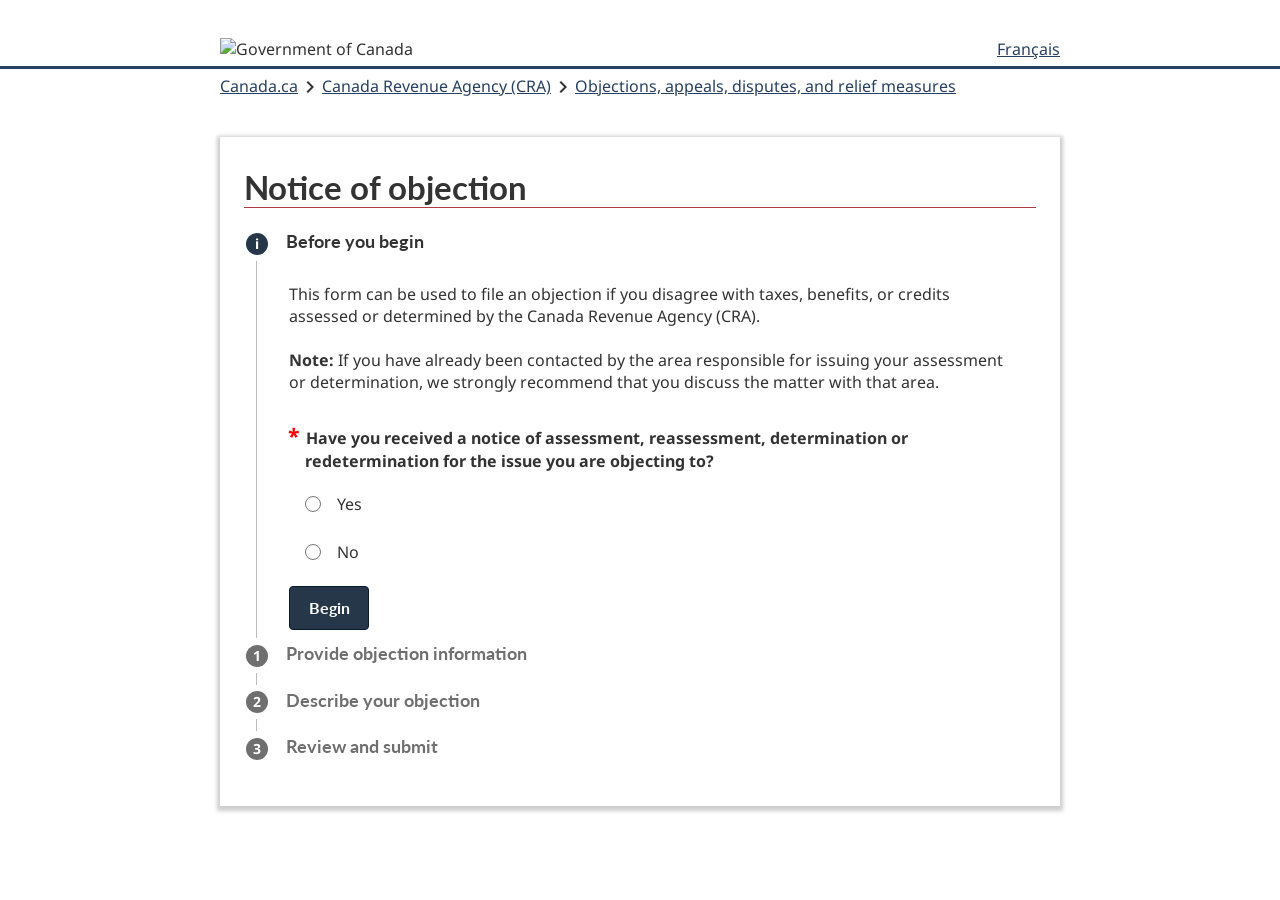
==== index.html @ 2c897071 "Fixes" ====
<!DOCTYPE html>
<html lang="en">
   <head>
      <meta charset="UTF-8">
      <meta name="viewport" content="width=device-width, initial-scale=1.0">
      <title>Notice of objections</title>
      <link rel="stylesheet" href="styles/base.css">
      <link href="https://fonts.googleapis.com/icon?family=Material+Icons" rel="stylesheet">
   </head>
   <body>
      <header class="header">
         <div class="top-ctn">
            <div class="top-content">
               <div class="brand">
                  <img src="https://www.canada.ca/etc/designs/canada/wet-boew/assets/sig-blk-en.svg" alt="Government of Canada">
               </div>
               <a href="#" class="language-switch">Français</a>
            </div>
         </div>
         <div class="bottom-ctn">
            <div class="bottom-content">
               <a href="#">Canada.ca</a>
               <span class="material-icons">chevron_right</span>
               <a href="#">Canada Revenue Agency (CRA)</a>
               <span class="material-icons">chevron_right</span>
               <a href="#">Objections, appeals, disputes, and relief measures</a>
            </div>
         </div>
      </header>
      <main class="stepper">
         <h1>Notice of objection</h1>
         <section class="step active" id="step-0">
            <div class="step-header">
               <div class="step-number">
                  <span class="step-icon material-icons">check</span>
               </div>
               <h2>Before you begin</h2>
            </div>
            <div class="step-content">
               <div class="container">
                  <p>This form can be used to file an objection if you disagree with taxes, benefits, or credits assessed or determined by the Canada Revenue Agency (CRA).<br><br>
                  <strong>Note:</strong> If you have already been contacted by the area responsible for issuing your  assessment or determination, we strongly recommend that you discuss the matter with that area.</p>
                  <fieldset id="s0q1-fieldset" data-radio-group>
                     <legend class="required-label"> Have you received a notice of assessment, reassessment, determination or redetermination for the issue you are objecting to?</legend>
                     <div class="group">
                        <input type="radio" id="s0q1-op1" name="s0q1" value="Yes" data-toggle="s0q2-fieldset">
                        <label for="s0q1-op1"></label>
                     </div>
                     <div class="group">
                        <input type="radio" id="s0q1-op2" name="s0q1" value="No" data-toggle="alert-unfiled-final">
                        <label for="s0q1-op2"></label>
                     </div>
                     <div class="alert hidden" id="alert-unfiled-final">
                        <div class="alert-error">
                           <div class="line"></div>
                           <div><span class="material-icons">
                              report
                              </span>
                           </div>
                           <div class="line"></div>
                        </div>
                        <div class="alert-content">
                           <h5>You cannot continue</h5>
                           You must have received a notice related to the issue you are objecting to before you can continue with this form. 
                        </div>
                     </div>
                  </fieldset>
                  <fieldset class="hidden" id="s0q2-fieldset" data-radio-group>
                     <legend class="required-label"> Is your objection related to any of the following:</legend>
                     <div class="group">
                        <input type="radio" id="s0q2-op1" name="s0q2" value="Canceling or waiving penalties and interest" data-toggle="alert-misdirect-peninterest">
                        <label for="s0q2-op1"></label>
                     </div>
                     <div class="group">
                        <input type="radio" id="s0q2-op2" name="s0q2" value="Canceling taxes on excess Tax Free Saving Account (TFSA) contributions" data-toggle="alert-misdirect-tfsa">
                        <label for="s0q2-op2"></label>
                     </div>
                      <div class="group">
                        <input type="radio" id="s0q2-op3" name="s0q2" value="Changing or correcting my return" data-toggle="alert-misdirect-changereturn">
                        <label for="s0q2-op3"></label>
                     </div>
                     <div class="group">
                        <input type="radio" id="s0q2-op4" name="s0q2" value="Canada Pension Plan ruling" data-toggle="alert-misdirect-cpp">
                        <label for="s0q2-op4"></label>
                     </div>
                     <div class="group">
                        <input type="radio" id="s0q2-op5" name="s0q2" value="Another reason">
                        <label for="s0q2-op5"></label>
                     </div>
                     <div class="alert hidden" id="alert-misdirect-peninterest">
                        <div class="alert-error">
                           <div class="line"></div>
                           <div><span class="material-icons">
                              report
                              </span>
                           </div>
                           <div class="line"></div>
                        </div>
                        <div class="alert-content">
                           Filing an objection may not be the best solution for your situation. If you would like more information on penalties or interest, visit <a href="#">Self-Evaluation and Learning Tool (SELT): Cancel or waive penalties and interest</a>
                        </div>
                     </div>
                     <div class="alert hidden" id="alert-misdirect-tfsa">
                        <div class="alert-error">
                           <div class="line"></div>
                           <div><span class="material-icons">
                              report
                              </span>
                           </div>
                           <div class="line"></div>
                        </div>
                        <div class="alert-content">
                           Filing an objection may not be the best solution for your situation.  You may be looking to waive or cancel taxes on your excess TFSA contributions. To learn how to do so, go to <a href="#">Waiver or cancellation of the TFSA taxes</a>
                        </div>
                     </div>
                     <div class="alert hidden" id="alert-misdirect-changereturn">
                        <div class="alert-error">
                           <div class="line"></div>
                           <div><span class="material-icons">
                              report
                              </span>
                           </div>
                           <div class="line"></div>
                        </div>
                        <div class="alert-content">
                          Filing an objection may not be the best solution for your situation. You may be looking to change your tax return. To learn how to do so for an individual tax account, go to <a href="#">How to change your return.</a> To learn how to do this for a business account, go to <a href="#">My Business Account</a>.
                        </div>
                     </div>
                     <div class="alert hidden" id="alert-misdirect-cpp">
                        <div class="alert-error">
                           <div class="line"></div>
                           <div><span class="material-icons">
                              report
                              </span>
                           </div>
                           <div class="line"></div>
                        </div>
                        <div class="alert-content">
                         To appeal a ruling under the Canada Pension Plan and/or Employment Insurance Act, go to <a href="#">CPT100 Appeal of a Ruling Under the Canada Pension Plan and/or Employment Insurance Act</a>
                        </div>
                     </div>
                  </fieldset>
                  <button class="btn btn-primary next-button" type="button">Begin</button>
                  <button class="hidden btn btn-primary out-button" type="button" onclick="location.href='index.html'">Return to Canada.ca</button>
               </div>
            </div>
         </section>
         <section class="step" id="step-1">
            <div class="step-header">
               <div class="step-number">
                  <span class="step-icon material-icons">check</span>
               </div>
               <h2>Provide objection information</h2>
            </div>
            <div class="step-content">
               <div class="container">
                  <form id="step-1-form">
                     <div class="required">Fields marked with asterisk (<span class="ast">*</span>) are required.</div>
                     <fieldset id="s1q1-fieldset" data-radio-group>
                        <legend class="required-label"> Is this the first time an objection has been filed for this notice of assessment or determination?</legend>
                        <div class="group">
                           <input type="radio" id="s1q1-op1" name="s1q1" value="Yes" data-toggle="s1q4-fieldset">
                           <label for="s1q1-op1"></label>
                        </div>
                        <div class="group">
                           <input type="radio" id="s1q1-op2" name="s1q1" value="No" data-toggle="s1q2-fieldset">
                           <label for="s1q1-op2"></label>
                        </div>
                     </fieldset>
                     <fieldset id="s1q2-fieldset" class="hidden" data-radio-group>
                        <legend class="required-label"> Why do you want to file another objection?</legend>
                        <div class="group">
                           <input type="radio" id="s1q2-op1" name="s1q2" value="I have not heard back yet about my first one" data-toggle="alert-notheardback">
                           <label for="s1q2-op1"></label>
                        </div>
                        <div class="group">
                           <input type="radio" id="s1q2-op2" name="s1q2" value="I do not agree with the decision I received" data-toggle="s1q3-fieldset">
                           <label for="s1q2-op2"></label>
                        </div>
                        <div class="group">
                           <input type="radio" id="s1q2-op3" name="s1q2" value="I have new details to add" data-toggle="alert-moretoadd">
                           <label for="s1q2-op3"></label>
                        </div>
                        <div class="alert hidden" id="alert-notheardback">
                           <div class="alert-error">
                              <div class="line"></div>
                              <div><span class="material-icons">
                                 report
                                 </span>
                              </div>
                              <div class="line"></div>
                           </div>
                           <div class="alert-content">
                              Submitting multiple requests for the same objection will cause a delay in processing your case. Please do not submit a duplicate request. 
                              <br>
                              For information on CRA processing times visit: <a href="#">Processing times and complexity levels - Income tax and GST/HST objections</a>
                           </div>
                        </div>
                        <div class="alert hidden" id="alert-moretoadd">
                           <div class="alert-error">
                              <div class="line"></div>
                              <div><span class="material-icons">
                                 report
                                 </span>
                              </div>
                              <div class="line"></div>
                           </div>
                           <div class="alert-content">
                              Additional details may only be submitted once an officer has been assigned to your case.
                           </div>
                        </div>
                     </fieldset>
                     <fieldset id="s1q3-fieldset" class="hidden" data-radio-group>
                        <legend class="required-label"> Select the option that best applies to you.</legend>
                        <div class="group">
                           <input type="radio" id="s1q3-op1" name="s1q3" value="My previous objection led to a new notice that I want to object to" data-toggle="s1q5-fieldset,s1q6-fieldset">
                           <label for="s1q3-op1"></label>
                        </div>
                        <div class="group">
                           <input type="radio" id="s1q3-op2" name="s1q3" value="I received a notice of confirmation" data-toggle="alert-noticeconfirmation">
                           <label for="s1q3-op2"></label>
                        </div>
                        <div class="alert hidden" id="alert-noticeconfirmation">
                           <div class="alert-error">
                              <div class="line"></div>
                              <div><span class="material-icons">
                                 report
                                 </span>
                              </div>
                              <div class="line"></div>
                           </div>
                           <div class="alert-content">
                              If you received a notice of confirmation, you must file an appeal to the Tax Court of Canada.
                              <br>For more information visit: <a href="#">File an appeal to the Court - Income tax or GST/HST</a>
                           </div>
                        </div>
                     </fieldset>
                     <fieldset id="s1q4-fieldset" class="hidden" data-radio-group>
                        <legend class="required-label"> Are you aware of any related objections that have been filed with CRA?<br><span class="sub-label">For example, your spouse or your business partner filed an objection to the same issue on their notice.</span></legend>
                        <div class="group">
                           <input type="radio" id="s1q4-op1" name="s1q4" value="Yes" data-toggle="s1q5-fieldset,s1q6-fieldset">
                           <label for="s1q4-op1"></label>
                        </div>
                        <div class="group">
                           <input type="radio" id="s1q4-op2" name="s1q4" value="No" data-toggle="s1q6-fieldset">
                           <label for="s1q4-op2"></label>
                        </div>
                     </fieldset>
                     <fieldset id="s1q5-fieldset" class="hidden" data-radio-group>
                        <legend class="optional-label"> If known, provide the case number for the related objection</legend>
                        <input class="half-width ml-16px" type="text" id="s1q5-field" name="s1q5">
                     </fieldset>
                     <fieldset id="s1q6-fieldset" class="hidden" data-radio-group>
                        <legend class="required-label"> Select the option that best describes you.</legend>
                        <div class="group">
                           <input type="radio" id="s1q6-op1" name="s1q6" value="I am completing this form for myself or my business" data-toggle="s1q7-fieldset">
                           <label for="s1q6-op1"></label>
                        </div>
                        <div class="group">
                           <input type="radio" id="s1q6-op2" name="s1q6" value="I am an authorized or legal representative filling this out on behalf of someone else" data-toggle="s1q7-fieldset,rep-info-section">
                           <label for="s1q6-op2"></label>
                        </div>
                     </fieldset>
                     <fieldset id="s1q7-fieldset" class="hidden" data-radio-group>
                        <legend class="required-label">Who is this request for?</legend>
                        <div class="group">
                           <input type="radio" id="s1q7-op1" name="s1q7" value="An individual" data-flow="1" data-toggle="individual-info-section,s1-addresssection">
                           <label for="s1q7-op1"></label>
                        </div>
                        <div class="group">
                           <input type="radio" id="s1q7-op2" name="s1q7" value="A business" data-flow="2" data-toggle="business-info-section,s1-addresssection">
                           <label for="s1q7-op2"></label>
                        </div>
                        <div class="group">
                           <input type="radio" id="s1q7-op3" name="s1q7" value="A trust" data-flow="3" data-toggle="trust-info-section,s1-addresssection">
                           <label for="s1q7-op3"></label>
                        </div>
                     </fieldset>
                     <div id="rep-info-section" class="hidden">
                        <fieldset id="rep-name-fieldset" class="field-row">
                           <div>
                              <label class="required-label" for="s1rep-firstname">Representative first name</label>
                              <input type="text" id="s1rep-firstname" name="s1rep-fname">
                           </div>
                           <div>
                              <label class="required-label" for="s1rep-lastname">Representative last name</label>
                              <input type="text" id="s1rep-lastname" name="s1rep-lname">
                           </div>
                        </fieldset>
                        <fieldset> 
                           <label class="required-label" for="s1rep-telephone">Representative telephone number</label>
                           <input class="half-width" type="text" id="s1rep-telephone" name="s1rep-telephone">
                        </fieldset>
                        <fieldset> 
                           <label class="ml-16px" for="s1rep-repid">Rep ID</label>
                           <input class="quarter-width" type="text" id="s1rep-repid" name="s1rep-repid" maxlength="7">
                        </fieldset>
                        <br>
                        <hr>
                     </div>
                     <div id="individual-info-section" class="hidden">
                        <fieldset id="ind-selfemployed">
                           <label for="s1ind-selfemployed" class="required-label">Are you or your spouse/common-law partner self-employed?</label>
                           <div class="checkbox-group">
                              <div class="group">
                                 <input id="s1ind-selfemployed-op1" name="s1ind-selfemployed" type="radio" value="Yes">
                                 <label for="s1ind-selfemployed-op1"></label>
                              </div>
                              <div class="group">
                                 <input id="s1ind-selfemployed-op2" name="s1ind-selfemployed" type="radio" value="No">
                                 <label for="s1ind-selfemployed-op2"></label>
                              </div>
                           </div>
                        </fieldset>
                        <fieldset id="ind-taxtype-fieldset">
                           <label for="s1ind-taxtype"class="required-label">
                           Select the subject you are objecting to.</label>
                           <div class="checkbox-group">
                              <div class="group">
                                 <input id="s1ind-taxtype-op1" name="s1ind-taxtype" type="checkbox" value="Income tax">
                                 <label for="s1ind-taxtype-op1"></label>
                              </div>
                              <div class="group">
                                 <input id="s1ind-taxtype-op2" name="s1ind-taxtype" type="checkbox" value="GST/HST credit or other provincial/territorial programs">
                                 <label for="s1ind-taxtype-op2"></label>
                                 </div>
                              <div class="group">
                                 <input id="s1ind-taxtype-op3" name="s1ind-taxtype" type="checkbox" value="Canada Child Benefit (CCB) or other provincial/territorial programs">
                                 <label for="s1ind-taxtype-op3"></label>
                               </div>
                              <div class="group">
                               <input id="s1ind-taxtype-op4" name="s1ind-taxtype" type="checkbox" value="Disability Tax Credit (DTC)">
                               <label for="s1ind-taxtype-op4"></label>
                              </div>
                              <div class="group">
                                 <input id="s1ind-taxtype-op5" name="s1ind-taxtype" type="checkbox" value="First Home Savings Account (FHSA)">
                                 <label for="s1ind-taxtype-op5"></label>
                              </div>                              
                              <div class="group">
                               <input id="s1ind-taxtype-op6" name="s1ind-taxtype" type="checkbox" value="Tax Free Savings Account (TFSA)" data-toggle="alert-tfsa">
                               <label for="s1ind-taxtype-op6"></label>
                              </div>
                              <div class="group">
                               <input id="s1ind-taxtype-op7" name="s1ind-taxtype" type="checkbox" value="Third-party assessment (T779 / GST259)" data-toggle="s1ind-subgroup-thirdparty">
                               <label for="s1ind-taxtype-op7"></label>
                              </div>
                              
                              <div id="s1ind-subgroup-thirdparty" class="sub-group hidden">
                                 <label class="required-label" for="s1-ind-thirdpartyref">Third-party reference number</label>
                                 <input type="text" class="half-width" name="thirdpartyref" id="s1-ind-thirdpartyref">
                              </div>


                           </div>
                           <br>
                           <div class="alert hidden" id="alert-tfsa">
                              <div class="alert-warning">
                                 <div class="line"></div>
                                 <div><span class="material-icons">
                                    warning
                                    </span>
                                 </div>
                                 <div class="line"></div>
                              </div>
                              <div class="alert-content">
                                 Filing an objection may not be the best solution for your situation.  You may be looking to waive or cancel taxes on your excess TFSA contributions. To learn how to do so, go to <a href="#">Waiver or cancellation of the TFSA taxes</a>
                              </div>
                     
                           </div>
                           </fieldset>
                           <fieldset id="s1ind-name-fieldset" class="field-row">
                           <div>
                              <label class="required-label" for="s1ind-fname">First name</label>
                              <input type="text" id="s1ind-fname" name="s1ind-fname">
                           </div>
                           <div>
                              <label class="required-label" for="s1ind-lname">Last name</label>
                              <input type="text" id="s1ind-lname" name="s1ind-lname">
                           </div>
                        </fieldset>
                           <fieldset id="s1ind-sin-fieldset">
                              <label class="required-label" for="s1ind-sin">Social insurance number, international tax number, or temporary tax number (9 digits)</label>
                              <input type="text" id="s1ind-sin" name="s1ind-sin" maxlength="9">
                           </fieldset>
                           
                           </div>
                     <div id="business-info-section" class="hidden">
                        <fieldset id="s1biz-bizaccount-fieldset">
                           <label for="s1biz-accountype" class="required-label">Select the business account type.</label>

                           <div class="checkbox-group">

                              <!-- RC -->
                              <div class="group">
                                 <input 
                                    name="s1biz-accounttype-rc" 
                                    id="s1biz-accounttype-op1" 
                                    type="checkbox" 
                                    value="Corporation income tax (RC)" 
                                    data-prefix="RC"
                                    data-toggle="s1biz-subgroup-RC">
                                 <label for="s1biz-accounttype-op1"></label><br>
                              </div>

                              <div id="s1biz-subgroup-RC" class="sub-group hidden">
                                 <label for="s1biz-BN9-RC" class="required-label">Corporation business number</label>
                                 <div class="input-wrapper ml-16px">
                                    <input class="BN9" type="text" id="s1biz-BN9-RC" name="s1biz-BN9-RC" maxlength="9" placeholder="123456789">
                                    <div class="static">RC</div>
                                    <input class="BN4" type="text" id="s1biz-BN4-RC" name="s1biz-BN4-RC" maxlength="4" placeholder="1234">
                                 </div>
                                 <input type="text" class="hidden" id="s1biz-bnfreeform-RC" name="s1biz-bnfreeform-RC">
                              </div>

                              <!-- RT -->
                              <div class="group">
                                 <input 
                                    name="s1biz-accounttype-rt" 
                                    id="s1biz-accounttype-op2" 
                                    type="checkbox" 
                                    value="GST/HST (RT)" 
                                    data-prefix="RT"
                                    data-toggle="s1biz-subgroup-RT">
                                 <label for="s1biz-accounttype-op2"></label>
                              </div>

                              <div id="s1biz-subgroup-RT" class="sub-group hidden">
                                 <label for="s1biz-BN9-RT" class="required-label">GST/HST business number</label>
                                 <div class="input-wrapper ml-16px">
                                    <input class="BN9" type="text" id="s1biz-BN9-RT" name="s1biz-BN9-RT" maxlength="9" placeholder="123456789">
                                    <div class="static">RT</div>
                                    <input class="BN4" type="text" id="s1biz-BN4-RT" name="s1biz-BN4-RT" maxlength="4" placeholder="1234">
                                 </div>
                                 <input type="text" class="hidden" id="s1biz-bnfreeform-RT" name="s1biz-bnfreeform-RT">
                              </div>

                              <!-- RP -->
                              <div class="group">
                                 <input 
                                    name="s1biz-accounttype-rp" 
                                    id="s1biz-accounttype-op3" 
                                    type="checkbox" 
                                    value="Payroll (RP)" 
                                    data-prefix="RP"
                                    data-toggle="s1biz-subgroup-RP">
                                 <label for="s1biz-accounttype-op3"></label>
                              </div>

                              <div id="s1biz-subgroup-RP" class="sub-group hidden">
                                 <label for="s1biz-BN9-RP" class="required-label">Payroll business number</label>
                                 <div class="input-wrapper ml-16px">
                                    <input class="BN9" type="text" id="s1biz-BN9-RP" name="s1biz-BN9-RP" maxlength="9" placeholder="123456789">
                                    <div class="static">RP</div>
                                    <input class="BN4" type="text" id="s1biz-BN4-RP" name="s1biz-BN4-RP" maxlength="4" placeholder="1234">
                                 </div>
                                 <input type="text" class="hidden" id="s1biz-bnfreeform-RP" name="s1biz-bnfreeform-RP">
                              </div>

                              <!-- ZA -->
                              <div class="group">
                                 <input 
                                    name="s1biz-accounttype-za" 
                                    id="s1biz-accounttype-op4" 
                                    type="checkbox" 
                                    value="Air Travellers Security Charge (ZA)" 
                                    data-prefix="ZA"
                                    data-toggle="s1biz-subgroup-ZA">
                                 <label for="s1biz-accounttype-op4"></label>
                              </div>

                              <div id="s1biz-subgroup-ZA" class="sub-group hidden">
                                 <label for="s1biz-BN9-ZA" class="required-label">Air Travellers Security Charge business number</label>
                                 <div class="input-wrapper ml-16px">
                                    <input class="BN9" type="text" id="s1biz-BN9-ZA" name="s1biz-BN9-ZA" maxlength="9" placeholder="123456789">
                                    <div class="static">ZA</div>
                                    <input class="BN4" type="text" id="s1biz-BN4-ZA" name="s1biz-BN4-ZA" maxlength="4" placeholder="1234">
                                 </div>
                                 <input type="text" class="hidden" id="s1biz-bnfreeform-ZA" name="s1biz-bnfreeform-ZA">
                              </div>

                              <!-- RD -->
                              <div class="group">
                                 <input 
                                    name="s1biz-accounttype-rd" 
                                    id="s1biz-accounttype-op5" 
                                    type="checkbox" 
                                    value="Excise Duty (RD)" 
                                    data-prefix="RD"
                                    data-toggle="s1biz-subgroup-RD">
                                 <label for="s1biz-accounttype-op5"></label>
                              </div>

                              <div id="s1biz-subgroup-RD" class="sub-group hidden">
                                 <label for="s1biz-BN9-RD" class="required-label">Excise Duty business number</label>
                                 <div class="input-wrapper ml-16px">
                                    <input class="BN9" type="text" id="s1biz-BN9-RD" name="s1biz-BN9-RD" maxlength="9" placeholder="123456789">
                                    <div class="static">RD</div>
                                    <input class="BN4" type="text" id="s1biz-BN4-RD" name="s1biz-BN4-RD" maxlength="4" placeholder="1234">
                                 </div>
                                 <input type="text" class="hidden" id="s1biz-bnfreeform-RD" name="s1biz-bnfreeform-RD">
                              </div>

                              <!-- RN -->
                              <div class="group">
                                 <input 
                                    name="s1biz-accounttype-rn" 
                                    id="s1biz-accounttype-op6" 
                                    type="checkbox" 
                                    value="Excise Tax on Insurance Premiums (RN)" 
                                    data-prefix="RN"
                                    data-toggle="s1biz-subgroup-RN">
                                 <label for="s1biz-accounttype-op6"></label>
                              </div>

                              <div id="s1biz-subgroup-RN" class="sub-group hidden">
                                 <label for="s1biz-BN9-RN" class="required-label">Excise Tax on Insurance Premiums business number</label>
                                 <div class="input-wrapper ml-16px">
                                    <input class="BN9" type="text" id="s1biz-BN9-RN" name="s1biz-BN9-RN" maxlength="9" placeholder="123456789">
                                    <div class="static">RN</div>
                                    <input class="BN4" type="text" id="s1biz-BN4-RN" name="s1biz-BN4-RN" maxlength="4" placeholder="1234">
                                 </div>
                                 <input type="text" class="hidden" id="s1biz-bnfreeform-RN" name="s1biz-bnfreeform-RN">
                              </div>

                              <!-- CT -->
                              <div class="group">
                                 <input 
                                    name="s1biz-accounttype-ct" 
                                    id="s1biz-accounttype-op7" 
                                    type="checkbox" 
                                    value="Fuel Charge (CT)" 
                                    data-prefix="CT"
                                    data-toggle="s1biz-subgroup-CT">
                                 <label for="s1biz-accounttype-op7"></label>
                              </div>

                              <div id="s1biz-subgroup-CT" class="sub-group hidden">
                                 <label for="s1biz-BN9-CT" class="required-label">Fuel Charge business number</label>
                                 <div class="input-wrapper ml-16px">
                                    <input class="BN9" type="text" id="s1biz-BN9-CT" name="s1biz-BN9-CT" maxlength="9" placeholder="123456789">
                                    <div class="static">CT</div>
                                    <input class="BN4" type="text" id="s1biz-BN4-CT" name="s1biz-BN4-CT" maxlength="4" placeholder="1234">
                                 </div>
                                 <input type="text" class="hidden" id="s1biz-bnfreeform-CT" name="s1biz-bnfreeform-CT">
                              </div>

                              <!-- LT -->
                              <div class="group">
                                 <input 
                                    name="s1biz-accounttype-lt" 
                                    id="s1biz-accounttype-op8" 
                                    type="checkbox" 
                                    value="Luxury Tax (LT)" 
                                    data-prefix="LT"
                                    data-toggle="s1biz-subgroup-LT">
                                 <label for="s1biz-accounttype-op8"></label>
                              </div>

                              <div id="s1biz-subgroup-LT" class="sub-group hidden">
                                 <label for="s1biz-BN9-LT" class="required-label">Luxury Tax business number</label>
                                 <div class="input-wrapper ml-16px">
                                    <input class="BN9" type="text" id="s1biz-BN9-LT" name="s1biz-BN9-LT" maxlength="9" placeholder="123456789">
                                    <div class="static">LT</div>
                                    <input class="BN4" type="text" id="s1biz-BN4-LT" name="s1biz-BN4-LT" maxlength="4" placeholder="1234">
                                 </div>
                                 <input type="text" class="hidden" id="s1biz-bnfreeform-LT" name="s1biz-bnfreeform-LT">
                              </div>

                              <!-- RU -->
                              <div class="group">
                                 <input 
                                    name="s1biz-accounttype-ru" 
                                    id="s1biz-accounttype-op9" 
                                    type="checkbox" 
                                    value="Underused Housing Tax (RU)" 
                                    data-prefix="RU"
                                    data-toggle="s1biz-subgroup-RU">
                                 <label for="s1biz-accounttype-op9"></label>
                              </div>

                              <div id="s1biz-subgroup-RU" class="sub-group hidden">
                                 <label for="s1biz-BN9-RU" class="required-label">Underused Housing Tax business number</label>
                                 <div class="input-wrapper ml-16px">
                                    <input class="BN9" type="text" id="s1biz-BN9-RU" name="s1biz-BN9-RU" maxlength="9" placeholder="123456789">
                                    <div class="static">RU</div>
                                    <input class="BN4" type="text" id="s1biz-BN4-RU" name="s1biz-BN4-RU" maxlength="4" placeholder="1234">
                                 </div>
                                 <input type="text" class="hidden" id="s1biz-bnfreeform-RU" name="s1biz-bnfreeform-RU">
                              </div>

                              <!-- Third-party -->
                             <div class="group">
                                 <input 
                                    name="s1biz-accounttype-third" 
                                    id="s1biz-accounttype-op10" 
                                    type="checkbox" 
                                    value="Third-party assessment (T779 / GST259)" 
                                    data-toggle="s1biz-subgroup-thirdparty">
                                 <label for="s1biz-accounttype-op10"></label>
                              </div>

                              <div id="s1biz-subgroup-thirdparty" class="sub-group hidden">
                                 <label class="required-label" for="s1-biz-thirdpartyref">Third-party reference number</label>
                                 <input type="text" class="half-width" name="thirdpartyref" id="s1-biz-thirdpartyref">
                              </div>

                              <!-- PT / RC -->
                              <div class="group">
                                 <input 
                                    name="s1biz-accounttype-pt" 
                                    id="s1biz-accounttype-op11" 
                                    type="checkbox" 
                                    value="Global minimum tax (PT / RC)" 
                                    data-prefix="PT/RC"
                                    data-toggle="s1biz-subgroup-PT">
                                 <label for="s1biz-accounttype-op11"></label>
                              </div>

                              <div id="s1biz-subgroup-PT" class="sub-group hidden">
                                 <label for="s1biz-BN9-PT" class="required-label">Global minimum tax business number</label>
                                 <div class="input-wrapper ml-16px">
                                    <input class="BN9" type="text" id="s1biz-BN9-PT" name="s1biz-BN9-PT" maxlength="9" placeholder="123456789">
                                    <div class="static">PT/RC</div>
                                    <input class="BN4" type="text" id="s1biz-BN4-PT" name="s1biz-BN4-PT" maxlength="4" placeholder="1234">
                                 </div>
                                 <input type="text" class="hidden" id="s1biz-bnfreeform-PT" name="s1biz-bnfreeform-PT">
                              </div>

                           </div>
                        </fieldset>
   
                     </div>
                     <div id="trust-info-section" class="hidden">
                        <label class="required-label" for="s1trust-trustname">Name of trust</label>
                        <input type="text" id="s1trust-trustname" name="s1trust-trustname">
                        <label class="required-label" for="s1trust-trustname">Trust number</label>
                        <div class="multifield-wrapper">
                           <div class="input-wrapper ml-16px" id="s1trust-trustnumwrapper">
                              <div class="prefix">T</div>
                              <input class="" type="text" id="s1trust-trustnum" name="s1trust-trustnum">
                           </div>
                        </div>
                     
                     </div>

                     <div class="hidden" id="s1-addresssection">
                        <fieldset>
                           <label class="required-label" for="s1-country">Country</label>
                          <select name="s1-country" id="s1-country" data-toggle="s1-address">
                           <option value="">Select</option>
                           <option value="Afghanistan">Afghanistan</option>
                           <option value="Albania">Albania</option>
                           <option value="Algeria">Algeria</option>
                           <option value="Andorra">Andorra</option>
                           <option value="Angola">Angola</option>
                           <option value="Antigua and Barbuda">Antigua and Barbuda</option>
                           <option value="Argentina">Argentina</option>
                           <option value="Armenia">Armenia</option>
                           <option value="Australia">Australia</option>
                           <option value="Austria">Austria</option>
                           <option value="Azerbaijan">Azerbaijan</option>
                           <option value="Bahamas">Bahamas</option>
                           <option value="Bahrain">Bahrain</option>
                           <option value="Bangladesh">Bangladesh</option>
                           <option value="Barbados">Barbados</option>
                           <option value="Belarus">Belarus</option>
                           <option value="Belgium">Belgium</option>
                           <option value="Belize">Belize</option>
                           <option value="Benin">Benin</option>
                           <option value="Bhutan">Bhutan</option>
                           <option value="Bolivia">Bolivia</option>
                           <option value="Bosnia and Herzegovina">Bosnia and Herzegovina</option>
                           <option value="Botswana">Botswana</option>
                           <option value="Brazil">Brazil</option>
                           <option value="Brunei">Brunei</option>
                           <option value="Bulgaria">Bulgaria</option>
                           <option value="Burkina Faso">Burkina Faso</option>
                           <option value="Burundi">Burundi</option>
                           <option value="Cabo Verde">Cabo Verde</option>
                           <option value="Cambodia">Cambodia</option>
                           <option value="Cameroon">Cameroon</option>
                           <option value="Canada">Canada</option>
                           <option value="Central African Republic">Central African Republic</option>
                           <option value="Chad">Chad</option>
                           <option value="Chile">Chile</option>
                           <option value="China">China</option>
                           <option value="Colombia">Colombia</option>
                           <option value="Comoros">Comoros</option>
                           <option value="Congo (Congo-Brazzaville)">Congo (Congo-Brazzaville)</option>
                           <option value="Costa Rica">Costa Rica</option>
                           <option value="Croatia">Croatia</option>
                           <option value="Cuba">Cuba</option>
                           <option value="Cyprus">Cyprus</option>
                           <option value="Czechia">Czechia</option>
                           <option value="Democratic Republic of the Congo">Democratic Republic of the Congo</option>
                           <option value="Denmark">Denmark</option>
                           <option value="Djibouti">Djibouti</option>
                           <option value="Dominica">Dominica</option>
                           <option value="Dominican Republic">Dominican Republic</option>
                           <option value="Ecuador">Ecuador</option>
                           <option value="Egypt">Egypt</option>
                           <option value="El Salvador">El Salvador</option>
                           <option value="Equatorial Guinea">Equatorial Guinea</option>
                           <option value="Eritrea">Eritrea</option>
                           <option value="Estonia">Estonia</option>
                           <option value="Eswatini">Eswatini</option>
                           <option value="Ethiopia">Ethiopia</option>
                           <option value="Fiji">Fiji</option>
                           <option value="Finland">Finland</option>
                           <option value="France">France</option>
                           <option value="Gabon">Gabon</option>
                           <option value="Gambia">Gambia</option>
                           <option value="Georgia">Georgia</option>
                           <option value="Germany">Germany</option>
                           <option value="Ghana">Ghana</option>
                           <option value="Greece">Greece</option>
                           <option value="Grenada">Grenada</option>
                           <option value="Guatemala">Guatemala</option>
                           <option value="Guinea">Guinea</option>
                           <option value="Guinea-Bissau">Guinea-Bissau</option>
                           <option value="Guyana">Guyana</option>
                           <option value="Haiti">Haiti</option>
                           <option value="Honduras">Honduras</option>
                           <option value="Hungary">Hungary</option>
                           <option value="Iceland">Iceland</option>
                           <option value="India">India</option>
                           <option value="Indonesia">Indonesia</option>
                           <option value="Iran">Iran</option>
                           <option value="Iraq">Iraq</option>
                           <option value="Ireland">Ireland</option>
                           <option value="Israel">Israel</option>
                           <option value="Italy">Italy</option>
                           <option value="Jamaica">Jamaica</option>
                           <option value="Japan">Japan</option>
                           <option value="Jordan">Jordan</option>
                           <option value="Kazakhstan">Kazakhstan</option>
                           <option value="Kenya">Kenya</option>
                           <option value="Kiribati">Kiribati</option>
                           <option value="Kuwait">Kuwait</option>
                           <option value="Kyrgyzstan">Kyrgyzstan</option>
                           <option value="Laos">Laos</option>
                           <option value="Latvia">Latvia</option>
                           <option value="Lebanon">Lebanon</option>
                           <option value="Lesotho">Lesotho</option>
                           <option value="Liberia">Liberia</option>
                           <option value="Libya">Libya</option>
                           <option value="Liechtenstein">Liechtenstein</option>
                           <option value="Lithuania">Lithuania</option>
                           <option value="Luxembourg">Luxembourg</option>
                           <option value="Madagascar">Madagascar</option>
                           <option value="Malawi">Malawi</option>
                           <option value="Malaysia">Malaysia</option>
                           <option value="Maldives">Maldives</option>
                           <option value="Mali">Mali</option>
                           <option value="Malta">Malta</option>
                           <option value="Marshall Islands">Marshall Islands</option>
                           <option value="Mauritania">Mauritania</option>
                           <option value="Mauritius">Mauritius</option>
                           <option value="Mexico">Mexico</option>
                           <option value="Micronesia">Micronesia</option>
                           <option value="Moldova">Moldova</option>
                           <option value="Monaco">Monaco</option>
                           <option value="Mongolia">Mongolia</option>
                           <option value="Montenegro">Montenegro</option>
                           <option value="Morocco">Morocco</option>
                           <option value="Mozambique">Mozambique</option>
                           <option value="Myanmar (Burma)">Myanmar (Burma)</option>
                           <option value="Namibia">Namibia</option>
                           <option value="Nauru">Nauru</option>
                           <option value="Nepal">Nepal</option>
                           <option value="Netherlands">Netherlands</option>
                           <option value="New Zealand">New Zealand</option>
                           <option value="Nicaragua">Nicaragua</option>
                           <option value="Niger">Niger</option>
                           <option value="Nigeria">Nigeria</option>
                           <option value="North Korea">North Korea</option>
                           <option value="North Macedonia">North Macedonia</option>
                           <option value="Norway">Norway</option>
                           <option value="Oman">Oman</option>
                           <option value="Pakistan">Pakistan</option>
                           <option value="Palau">Palau</option>
                           <option value="Panama">Panama</option>
                           <option value="Papua New Guinea">Papua New Guinea</option>
                           <option value="Paraguay">Paraguay</option>
                           <option value="Peru">Peru</option>
                           <option value="Philippines">Philippines</option>
                           <option value="Poland">Poland</option>
                           <option value="Portugal">Portugal</option>
                           <option value="Qatar">Qatar</option>
                           <option value="Romania">Romania</option>
                           <option value="Russia">Russia</option>
                           <option value="Rwanda">Rwanda</option>
                           <option value="Saint Kitts and Nevis">Saint Kitts and Nevis</option>
                           <option value="Saint Lucia">Saint Lucia</option>
                           <option value="Saint Vincent and the Grenadines">Saint Vincent and the Grenadines</option>
                           <option value="Samoa">Samoa</option>
                           <option value="San Marino">San Marino</option>
                           <option value="Sao Tome and Principe">Sao Tome and Principe</option>
                           <option value="Saudi Arabia">Saudi Arabia</option>
                           <option value="Senegal">Senegal</option>
                           <option value="Serbia">Serbia</option>
                           <option value="Seychelles">Seychelles</option>
                           <option value="Sierra Leone">Sierra Leone</option>
                           <option value="Singapore">Singapore</option>
                           <option value="Slovakia">Slovakia</option>
                           <option value="Slovenia">Slovenia</option>
                           <option value="Solomon Islands">Solomon Islands</option>
                           <option value="Somalia">Somalia</option>
                           <option value="South Africa">South Africa</option>
                           <option value="South Korea">South Korea</option>
                           <option value="South Sudan">South Sudan</option>
                           <option value="Spain">Spain</option>
                           <option value="Sri Lanka">Sri Lanka</option>
                           <option value="Sudan">Sudan</option>
                           <option value="Suriname">Suriname</option>
                           <option value="Sweden">Sweden</option>
                           <option value="Switzerland">Switzerland</option>
                           <option value="Syria">Syria</option>
                           <option value="Taiwan">Taiwan</option>
                           <option value="Tajikistan">Tajikistan</option>
                           <option value="Tanzania">Tanzania</option>
                           <option value="Thailand">Thailand</option>
                           <option value="Timor-Leste">Timor-Leste</option>
                           <option value="Togo">Togo</option>
                           <option value="Tonga">Tonga</option>
                           <option value="Trinidad and Tobago">Trinidad and Tobago</option>
                           <option value="Tunisia">Tunisia</option>
                           <option value="Turkey">Turkey</option>
                           <option value="Turkmenistan">Turkmenistan</option>
                           <option value="Tuvalu">Tuvalu</option>
                           <option value="Uganda">Uganda</option>
                           <option value="Ukraine">Ukraine</option>
                           <option value="United Arab Emirates">United Arab Emirates</option>
                           <option value="United Kingdom">United Kingdom</option>
                           <option value="United States">United States</option>
                           <option value="Uruguay">Uruguay</option>
                           <option value="Uzbekistan">Uzbekistan</option>
                           <option value="Vanuatu">Vanuatu</option>
                           <option value="Vatican City">Vatican City</option>
                           <option value="Venezuela">Venezuela</option>
                           <option value="Vietnam">Vietnam</option>
                           <option value="Yemen">Yemen</option>
                           <option value="Zambia">Zambia</option>
                           <option value="Zimbabwe">Zimbabwe</option>
                           </select>

                        </fieldset>

                        <div id="s1-address" class="hidden">
                           <div id="canada-address">
                              <fieldset id="mailing-fieldset">
                              <label class="required-label" for="s1-mailing">Mailing address</label>
                              <input type="text" id="s1-mailing" name="s1-mailing">
                              </fieldset>
                              <fieldset>
                              <label class="ml-16px" for="s1-unit">Unit/suite number</label>
                              <input class="quarter-width" type="text" id="s1-unit" name="s1-unit">
                           </fieldset>
                           <fieldset>
                              <label class="required-label" for="s1-prov">Province/territory</label>
                              <select id="s1-prov" name="s1-prov">
                                 <option value="" selected>(Select)</option>
                                 <option value="Alberta">Alberta</option>
                                 <option value="British Columbia">British Columbia</option>
                                 <option value="Manitoba">Manitoba</option>
                                 <option value="New Brunswick">New Brunswick</option>
                                 <option value="Newfoundland and Labrador">Newfoundland and Labrador</option>
                                 <option value="Northwest Territories">Northwest Territories</option>
                                 <option value="Nova Scotia">Nova Scotia</option>
                                 <option value="Nunavut">Nunavut</option>
                                 <option value="Ontario">Ontario</option>
                                 <option value="Prince Edward Island">Prince Edward Island</option>
                                 <option value="Quebec">Quebec</option>
                                 <option value="Saskatchewan">Saskatchewan</option>
                                 <option value="Yukon">Yukon</option>
                              </select>
                           </fieldset>
                           <fieldset>
                              <label class="required-label" for="s1-city">City</label>
                              <input type="text" id="s1-city" name="s1-city">
                           </fieldset>
                           <fieldset>
                              <label class="required-label" for="s1-postalcode">Postal code</label>
                              <input class="quarter-width" type="text" id="s1-postalcode" name="s1-postalcode">
                           </fieldset>
                           </div>
                           <div id="international-address" class="hidden">
                              <fieldset>
                              <label class="required-label" for="s1-mailing">Mailing address</label>
                              <textarea id="s1-mailinginternational" name="s1-mailinginternational"></textarea>
                            </fieldset>
                           </div>
                           
                        </div>
                         
                       
                            <div class="inline-flex">
                        <fieldset id="telephone-fieldset">
                           <label class="required-label" for="s1-telephone">Telephone number</label>
                           <input type="text" id="s1-telephone" name="s1-telephone" class="full-width">
                         
                          
                        </fieldset>
                         <fieldset id="extension-fieldset" class="ml-16px">
                              <label class="optional-label" for="s1-extension">Extension number</label>
                           <input type="text" id="s1-extension" name="s1-extension" class="quarter-width ">
                         </fieldset>
                        </div>
                        </div>

                      
                      
                
                         <fieldset id="contactname-fieldset" class="hidden">
                           <label class="required-label" for="s1-contact">Name of contact</label>
                           <input type="text" id="s1-contact" name="s1-contact">
                        </fieldset>
                     </div>

                     <button class="btn btn-secondary back-button" type="button">Back</button>
                     <button class="btn btn-primary next-button" type="button">Next</button>
                     <button class="hidden btn btn-primary out-button" type="button" onclick="location.href='chooser.html'">Return to Canada.ca</button>
                  </form>
               </div>
            </div>
         </section>
         <section class="step" id="step-2">
            <div class="step-header">
               <div class="step-number">
                  <span class="step-icon material-icons">check</span>
               </div>
               <h2>Describe your objection</h2>
            </div>
            <div class="step-content">
               <div class="container">
                  <form id="step-2-form">
                     <div class="required">Fields marked with asterisk (<span class="ast">*</span>) are required.</div>

                  <fieldset id="s2q0-fieldset" data-radio-group class="hidden">
                     <legend class="required-label"> Are you a large corporation with aprevious year taxable capital employed in Canada greater than $10,000,000?</legend>
                     <div class="group">
                        <input type="radio" id="s2q0-op1" name="s2q0" value="Yes">
                        <label for="s2q0-op1"></label>
                     </div>
                     <div class="group">
                        <input type="radio" id="s2q0-op2" name="s2q0" value="No" >
                        <label for="s2q0-op2"></label>
                     </div>
             
                  </fieldset>
                     <fieldset id="s2q1-fieldset" class="" required>
                                <label class="required-label" for="s2q1-field">Tell us about the notice(s) you are objecting to.</label>
                                <table id="tb-add-notice" class="table dynamic-table ml-16px" cellpadding="0" cellspacing="0" required>
                                    <thead>
                                        <tr>
                                            <th>Notice date</th>
                                            <th>Tax year</th>
                                            <th>Actions</th>
                                        </tr>
                                    </thead>
                                    <tbody data-placeholder="You have not added any notices."></tbody>
                                </table>
                                <button class="btn btn-secondary ml-16px" data-toggleLB="addnotice-lightbox" type="button">
                                    <span class="material-icons">add</span>Add a notice </button>
                            </fieldset>
                
                     <fieldset id="s2-timeextension-fieldset" class="hidden">
                        <div class="ml-16px">
                        <p>The time limit for filing an objection is the latest of the following 2 dates:</p>
                        <ul>
                           <li>one year after the tax filing deadline for the return</li>
                           <li>90 days from the date of your notice of assessment or determination (excluding loss determinations)</li>
                           </ul>
                           An extension may be granted if you explain why you did not file your objection within the time limit.
                           </div>
                        <label for="s2-timeextension" class="required-label">Explain why you did not file your objection within the time limit. </label>
                        <textarea id="s2-timeextension" name="s2timeextension" ></textarea>
                     </fieldset>
                     <fieldset id="s2q2-fieldset">
                        <label for="s2q2-field" class="required-label">Describe the details, facts and reasons for your objection.<br> <span class="sub-label">You should include how you think CRA misunderstood the facts of your situation or applied the law incorrectly when making their assessment</span></label>
                       
                        <textarea id="s2q2-field" name="s2q2" data-maxlength="2500" maxlength="2500"></textarea>
                     </fieldset>
                     <button class="btn btn-secondary back-button" type="button">Back</button>
                     <button class="btn btn-primary next-button" type="button">Next</button>
                  </form>
                    <div class="lightbox-container" id="addnotice-lightbox">
                            <div class="lightbox">
                                <div class="header">
                                    <h3>Add a notice</h3>
                                    <button data-closebtn class="btn-tertiary" type="button">
                                    <span class="material-icons">clear</span></button>
                                </div>
                                <div class="lightbox-content">
                                    <form id="s2-noticelightbox">
                                       <p>The date and tax year can be found in the top, right-hand corner of your notice. </p>
                 
                     
                   
                     <fieldset id="s2-noticedate-fieldset">
                        <label for="s2-noticedate-field" class="required-label">
                        Date on notice of assessment or determination</label>
                        <input class="ml-16px" type="date" name="s2noticedate" id="s2-noticedate-field" placeholder="YYYY-MM-DD"><BR>
                     </fieldset>
                     
                     <div id="s2-date-fields">
                        <fieldset id="tax-years-fieldset" class="hidden">
                           <label for="s2q3-field" class="required-label">Tax year(s)</label>
                           <div id="tax-years-container" class="vertical-stack">
                              <input class="quarter-width" id="s2q3-field" type="text"name="s2q3" data-array="true">
                           </div>
                           <button class="btn ml-16px btn-secondary" type="button" id="add-tax-year-btn"><span class="material-icons">add_circle</span> Add another tax year</button>
                        </fieldset>
                        <fieldset id="fiscal-period-fieldset" class="hidden">
                           <label for="fiscal-period" class="required-label">Reporting period</label>
                           <div name="fiscal-period" class="inline-flex">
                              <div>
                               <label for="fiscal-period-start" class="optional-label">From </label>
                              <input type="date" id="fiscal-period-start" name="s2_fiscalperiodstart" class="ml-16px">
                              </div>
                              <div>
                              <label for="fiscal-period-start" class="optional-label">To </label>
                              <input type="date" id="fiscal-period-end" name="s2_fiscalperiodend" class="ml-16px">
                              </div>
                           </div>
                          
                        </fieldset>
                     </div>
                     <fieldset>
                        <label for="s2q4-field" class="optional-label">If known, provide the line number that you are objecting to.</label>
                        <div class="vertical-stack" id="linenumbers-container">
                              <input class="half-width" id="s2q4-field" type="text" name="s2q4" data-array="true">
                           </div>
                           <button class="btn ml-16px btn-secondary" type="button" id="add-linenumber-btn"><span class="material-icons">add_circle</span> Add another line number</button>
                     </fieldset>
                                    </form>
                                </div>
                                <div class="buttons">
                                    <button class="btn-primary" data-submit type="button">Save</button>
                                    <button class="btn-tertiary" data-closebtn type="button">Cancel</button>
                                </div>
                            </div>
                        </div>
               </div>
            </div>
         </section>
         <section class="step" id="step-3">
            <div class="step-header">
               <div class="step-number">
                  <span class="step-icon material-icons">check</span>
               </div>
               <h2>Review and submit</h2>
            </div>
            <div class="step-content">
               <div class="container">
                  <form id="step-3-form">
                     <div class="required">Fields marked with asterisk (<span class="ast">*</span>) are required.</div>
                     <div id="s3-review-container">
                     </div>
                  </form>
               </div>
               <button class="btn btn-secondary back-button" type="button">Back</button>
               <button id="appsubmit-btn" class="btn btn-primary" type="button">Submit</button>
            </div>
         </section>
      </main>
      <script src="scripts.js"></script>
   </body>
</html>
---- styles/base.css ----
@import url('https://fonts.googleapis.com/css2?family=Lato:ital,wght@0,400;0,700;1,400;1,700&family=Noto+Sans:ital,wght@0,400;0,500;0,600;0,700;1,400;1,500;1,600;1,700&display=swap');


body {
  margin:0;
  /* max-width: 840px; */
  font-size:16px !important;
}
body, p, select, input {
  font-family: 'Noto Sans', sans-serif;
  font-size:16px;
  color:#333;
    
}
span {
  padding:0 !important;
  margin:0;
}

.chooser-btn {
  width:200px;
  height:100px;
  font-size:24px;
}

.byb-list{
  margin-top:8px;
}

.byb-list > li{
  margin-left:0%;
}

.alert-content > ul > li{
  margin-left:0%;
}

ul {
  margin: 0;
}

li {
  margin-top:5px;
  margin-left: 0%;
  margin-bottom: 5px;
  list-style-position:outside;
  text-align: left;
}


.chooser-btn:hover {
  background-color:#dadada;
  box-shadow: 2px 2px #ccc;
}

.stepper,
.confirmation-wrapper {
padding:24px;
margin:0 auto !important;
max-width: 840px;
box-shadow:rgba(0,0,0,0.2) 0px 2px 4px 3px;
box-sizing:border-box;
}

.container {
  padding-left:12px;
  padding-top:6px;
}

h1, h2, h3, h4, h5, h6 {
  font-family:'Lato', sans-serif;
  font-weight:bold;
}

h1 {
  margin-top: 6px;
  font-size:33px;
  border-bottom:1px solid #AF3C43;
}
h2 {
  font-size:36px;
}
h3 {
  font-size:24px;
  /* padding-left:30px !important; */
}
h4 {
  font-size:22px;
}
h5 {
  font-size:20px;
  margin-bottom:8px;
  margin-top: 15px;
}
p {
  padding:0px;
  margin-left:0px;
}
a {
  color:#284162;
  text-decoration: underline;
  
}
a:hover{
  color:#0535d2;
  text-decoration: underline;
  cursor: pointer;
}

a > span {
  padding:0px !important;
  font-size: 20px !important;
  margin: 0;
  vertical-align: bottom;
}
header {
  padding:32px 0;
  box-sizing: content-box;
  width:100%;
  margin:0!important;
  left:0 !important;
 
  

}
.h1-wrapper {
  margin-bottom:22px;
  display: flex;
  flex-flow: row wrap;
  align-content: space-between;
  justify-content: space-between;
}
.h1-wrapper h1 {
  margin-bottom: 0;
  border-bottom:0;
  
}
.top-line {
  width:100%;
  display:flex; 
  justify-content:space-between;
  align-items: center;
  border-bottom:1px solid #AF3C43;
}
.top-line a {
  font-size:16px;
  align-self: center;

}
.sub-line {
  padding-top:4px;
  width:100%;
  display:flex;
  justify-content: space-between;
}
.date-stamp {
  margin-top:0;
  color:#888;
  font-style:italic;
}


.top-ctn {
   border-bottom:3px solid #284162;
  
  
}
.top-content {
  justify-content: space-between!important;
}
.top-content, .bottom-content {
  display: flex;
  flex-flow: row nowrap;
  align-items: flex-start;
  margin-left:auto;
  margin-right:auto;
  justify-content: left;
  max-width:840px;
  padding:6px;
}

header div img {
  width:100%;
}

.step-number {
  display:inline-block;
  height:22px;
  width:22px;
  border-radius: 100%;
  text-align: center;
  font-size:14px;
  vertical-align: middle;
  margin:2px;
  background-color:#6F6F6F;
  font-weight:bold;
  color:#fff;
  line-height: 1.6;
}


.active > div > .step-number {
  background-color:#26374A;

}

.step-header h2 {
  font-size:18px;
    display:inline-block;
    padding:0;
    margin: 0;
    padding-left:12px;
    color:#6F6F6F;

}

.active > .step-header > h2 {
  color:#333;
}


.step-content {
  border-left:1px solid #BDBDBD;
  margin:4px 12px;
  max-height: 12px;
  overflow: hidden;
  padding:0 20px;

 
}

/* .step-content div {
  visibility: hidden;
}
.step.active > .step-content div{
  visibility: visible; 
} */

.step:not(.active) > .step-content div{
  visibility: hidden; 
}
.step:last-of-type>.step-content{
  border-left:none;
}
.step.active:last-of-type>.step-content{
  border-left:1px solid #BDBDBD;
}


.step.active > .step-content  
{
  max-height: none !important; /* This will be dynamically adjusted via JavaScript, not statically set in CSS */
  transition: max-height 0.3s ease-in; /* Ensure smooth opening */
}

.inline-flex {
  display:inline-flex;
}
.align-center {
  align-items:center;
}
.uppercase {
  text-transform:uppercase;
}

button {
  display: inline-flex;
  font-family: 'Lato', sans-serif;
  font-size:16px;
  border-radius: 4px;
  border-style: solid;
  border-width:1px;
  cursor: pointer;
  font-weight:bold;
  line-height:40px;
  min-width:80px;
  margin:8px 0;
  align-items:center;
  justify-content: center;

}

button span {
  padding:4px;
}

/* .close-btn 
{
  border-radius:100%;
} */

.btn-primary {
  background-color:#26374A;
  border-color:#091c2d;
  color:#fff;
}

.btn-primary:hover{
  background-color:rgb(43, 67, 128);

}
.btn-secondary {
  background-color:#fff;
  border-color:#808080;
  color:#091c2d;
}

.btn-secondary:hover{
  background-color:rgb(234, 235, 237);
}
.btn-tertiary {
  background-color:transparent ;
  border:none;
  color:#091c2d;
}


.btn-tertiary:hover {
  color:rgb(5,3,210);
  background-color:#f4f4f5;
}
.btn-tertiary-brdr {
  background-color:transparent ;
  border:1px solid #8d8d8d;
  color:#091c2d;
}


.close {
  border:1px solid #989DA6 !important;
}

.accordion {
  font-family: 'Noto Sans', sans-serif;
  font-weight:400;
  font-size:17.5px;
  color: rgb(43,67,128);
  cursor: pointer;
  padding: 8px 8px 8px 40px; /* Add padding on the left side for arrow spacing */
  width: 100%;
  text-align: left;
  position: relative;
  border-radius: 4px;
  border:1px solid #DDDDDD;
  background-color:#FDFDFD;
  margin:4px 0;
  align-items:flex-start;
  justify-content: flex-start;
}

.accordion::before {
  font-family: 'Material Icons';
  content: "\e5cc";
  font-size: 24px;
  color: #295376;
  position: absolute;
  top: 50%;
  left: 10px;
  transform: translateY(-50%);
  transition: transform 0.3s ease;
}

.accordion.active::before {
  transform: translateY(-50%) rotate(90deg);
}

.accordion-content {
  max-height: 0;
  overflow: hidden;
}

.accordion.active + .accordion-content {
  padding:8px 16px;
  max-height:1000px;
  transition: max-height 0.4s ease;
  margin-top:-8px;
  border-radius: 4px;
  border:1px solid #DDDDDD;
}

.accordion-content span {
padding:8px;
}

.sar-table{
  border-collapse:separate;
  border: 1px solid black;
  border-radius: 5px;
  
}

.sar-table th{
  text-align: left;
  vertical-align:center;
  padding:6px;
  font-size:16px;
  border-right: 1px solid #000000;
}

 .sar-table td{
  border-top: 1px solid #000000;
  border-right: 1px solid #000000;
  color:#000000;
  padding: 10px;
  width: 350px
}

.sar-table td:nth-child(2){
  text-align: left;
}

.sar-table td:nth-child(3){
  text-align: left;
  border-right: none;
}

.sar-table th:nth-child(3){
  border-right: none;
}

.sar-table td ul {
  padding-left:20px;
}


.apply-table{
  border-collapse:separate;
  border-radius: 10px;
}

.apply-table th{
  text-align: left;
  vertical-align:top;
  padding:6px;
  font-size:16px;
  width: 100px;
  padding-top:40px;
}

 .apply-table td{
  color:#000000;
  padding-bottom: 10px;
  padding-left: 5px;
  vertical-align: top;
  width: 700px;
  padding-top:40px;
}

.apply-table td:nth-child(2){
  text-align: left;
}

.apply-table td:nth-child(3){
  text-align: left;
  border-right: none;
}

.apply-table th:nth-child(3){
  border-right: none;
}



.apply-table ul {
 padding-left:5px;}


.hidden {
  display:none;
  opacity: 0;
  padding:0 !important;
  max-height: 0;
  overflow:hidden !important;
  visibility: hidden !important;
  transition: opacity 0.3s ease, max-height 0.3s ease;
}

/* Lightbox */

.lightbox-container.open {
  visibility: visible;
}

.lightbox-container {
  background-color:rgb(0,0,0,0.6);
  width:100%;
  height:100%;
  position: fixed;
  top:0;
  left:0;
  z-index:98;
  display:flex;
  justify-content: center;
  align-items: center;
  visibility: hidden;
  box-sizing: border-box;

}

.lightbox {
  width: 60%;
  height:auto;
  max-height:100%;
  overflow-y:auto;
  overflow-x:hidden;
  border-radius:4px;
  background-color:#fff;
  z-index:99;
  opacity:1 !important;
  box-sizing: border-box;
}

.lightbox .header {
  border-bottom: none; /*1px solid #989DA6;*/
  display:flex;
  justify-content:space-between;
  align-items: center;
  padding:8px 16px;
}

.lightbox .header div:first-of-type {
  display: flex;
  align-items: center;

}
.lightbox h3 {
  font-size:22px;
}
.lightbox .header span {
  padding-right:8px !important; 
  font-size:20px;
}

.lightbox .header span {
  color:#26374A;
  font-weight: bold;
  font-size: 2em;
}

.lightbox-content {
  padding-left:36px;
  padding-right:36px;
  width:100%;
  box-sizing: border-box;
}

.lightbox .buttons {
  border-top:1px none; /*solid #989DA6;*/
  padding:16px;
  /* padding-left:34px !important; */
}

.file-upload .lightbox{
  width:40% !important;
}

.required {
  font-weight:700;
}
.ast {
  color:red;
  margin:0;
  padding:0;
}

.label-ast {
  color:red;
  margin-left:0;
  padding:0 !important;
}

.required-label, .optional-label {
   font-weight:bold!important;
  padding-top:12px;
  /* display:flex; */
  text-indent: -17px; 
  padding-left: 16px; 

}
.optional-label {
  padding-left:32px;
}
.optional-label .sub-label {
  margin-left: -16px; 
}

.required-label span {
  font-size:16pt;
  align-self: center;
  display:inline;
}
.sub-label {
  font-weight:normal;
  font-size:16px !important;
}
.optional {
  font-weight:normal;
  color:#6f6f6f;
}
.ml-16px {
  margin-left:16px;
}
.fileName {
  font-style:italic;
  color:#BDBDBD !important;
}

input {
  padding:8px;
  /* margin:0 16px; */
}
input:disabled,
.disabled {
  background-color:#BDBDBD;
  color:#888;
}


label, fieldset, legend {
  display: block;
  padding:0;
  margin:0;
 
  
}

legend a {
  padding-left:16px;
  vertical-align:middle;
  display:inline-flex;
  text-decoration: none;
}

legend a:hover {
  text-decoration:none;
}
/* label:not([required]){
 
} */
fieldset {
  font-weight:normal;
  border:0;
}

label, legend {
  font-weight:bold;
  margin:auto 0;
  padding:8px 0;
}
label span, legend span {
  padding:0;
  margin:0;
  width:8px;
}

.full-width {
  width:100%;
}
.half-width {
  width:50% !important;
}
.quarter-width {
  width:100px !important;
}
.tiny-width {
  max-width:250px;
  width:10%;
}

.field-row {
  display:flex;
  flex-flow: row nowrap;

}

.field-row div {
  width:100%;
  padding-right:12px;
}
.inline-flex{
  display: inline-flex;
      align-items: flex-end;
}
.inline-btn {
  margin-top:8px;
  
}



.input-wrapper,
input[type="text"],
select,
input[type="tel"],
input[type="email"],
input[type="number"],
textarea {
  border: 1px solid #808080;
  border-radius: 4px;
  vertical-align: middle;
}

input[type="checkbox"],
input[type="radio"] {
  width:16px;
  height:16px;
  margin:16px;
  vertical-align: middle !important;
}


select {
  padding:8px;
}
input[type="text"],
textarea,
select {
  width:100%;
    margin-left:16px;
  box-sizing: border-box !important;
}

.x2-height-input {
  height:82px;
}
textarea {
  font-family: 'Noto Sans', sans-serif;
  font-size:18px;
  color:#333;
  min-height:60px;
  resize:none;
  height:170px;

  /* box-sizing:border-box; */
}

.address-field {
  height:100px!important;
}

.group{
  display: flex;
  flex-flow: row nowrap;
  justify-content:flex-start;
}

.sub-group {
  margin-left:48px;
}
.sub-group .required-label {
  padding-top:0 !important;
}

.label-group{
  margin-top:4px;
}

.group label{
  font-weight:normal;
  
}


.checkbox-group input,
.subcheckbox-group input {
  flex:none;
}

.subcheck-label {
  font-size:14px;
}


.subfield-wrapper {
  margin-left:0px;
  display: flex;
  flex-direction: column !important;
  width:calc(100%-48px);
}

.sub-field {
  display: flex;
  flex-direction: column !important;
  margin-left:48px;
}

.sub-field label {
  font-weight:bold;
}

.year-field {
  width:80px !important;
}
.period-field {
  width:300px !important;
}
.multifield-wrapper {
  display:flex;
  align-items:stretch;
  position: relative;
  overflow: visible; /* important */
}


.input-wrapper {
  display: inline-flex;
  align-items: stretch;
  border: 1px solid #616161;
  border-radius: 4px;
  overflow:hidden;
  
}

.input-wrapper  input {
  border: 0;
  outline: 0;
  padding: 0.6rem 0.7rem;
  margin: 0;
}

/* Width control */
.input-wrapper .BN9 {
  width: 14ch;
}

.input-wrapper .BN4 {
  width: 8ch;
}

.input-wrapper .static {
  display: flex;
  align-items: center;
  justify-content: center;
  padding: 6px !important;
  border-left: 1px solid #616161;
  border-right: 1px solid #616161;
  font-weight: 600;
  color: #444;
 
}
.vertical-stack {
  display: flex;
  flex-direction:column;
  gap:8px;
}



.input-wrapper .prefix {
  border-right:1px solid #333;
  color:#989DA6;
  padding:0px 8px;
  box-sizing: content-box !important;
  align-items: center;
  display: flex;
  max-width:20px;
}

.input-wrapper .suffix {
  border-left:1px solid #616161;
  /* border-right:1px solid #616161; */
  color:#989DA6;
  padding:0px 8px;
  cursor: pointer;
  box-sizing: content-box !important;
  align-items: stretch;
  display: flex;
  max-width:20px;
}

.prefix span, .suffix span 
{
  font-size:24px;
  margin:0px !important;
  vertical-align: middle !important;
  align-self:center;
}

.input-wrapper input {
  margin:0;
  border:0;
  box-sizing: border-box !important;
}
.search-wrapper {
  position: relative;
}

.search-dropdown {
  background-color:#fff;
  margin-left:16px;
  position:absolute;
  float:left;
  box-sizing: border-box;
  width:100%;
  max-width:715px;
  border-radius:6px;
  border:1px solid #000;
  padding:8px;
  overflow: scroll;
  max-height:300px;
}
.search-dropdown option{
  margin:4px;
  cursor:pointer;
  
}

.step-content.modal-open {
  overflow: visible !important;
  max-height: none !important;
}

.datepicker-modal {
    background: #fff;
    border: 1px solid #ccc;
    position: absolute;
    padding: 16px;
    box-shadow: 0px 2px 6px rgba(0,0,0,0.2);
    top: 100%;
    left: 0;
    z-index: 100;
    width: max-content;
    min-width: 240px;
}
.datepicker-grid {
  min-width: 240px;
  font-family: 'Noto Sans';
}

.datepicker-header {
  display: flex;
  justify-content: space-between;
  align-items: center;
  font-weight: bold;
  padding-bottom: 8px;
}

.datepicker-header-left {
  display:flex;
  align-items:center;
  gap: 6px;
}

.datepicker-title-btn {
   font-family: inherit;
  font-size: 16px;
  background: none;
  border: none;
  font-weight: bold;
  cursor: pointer;
  display: flex;
  align-items: center;
  gap: 4px;
}

.datepicker-title-btn .arrow {
  font-size: 12px;
  padding-left: 2px;
}

.datepicker-header-right {
  display: flex;
  gap: 12px;
}

.datepicker-nav {
  cursor: pointer;
  font-size: 18px;
  padding: 2px 8px;
}

.year-grid {
  display: grid;
  grid-template-columns: repeat(4, 1fr);
  gap: 8px;
}

.datepicker-cell {
  text-align: center;
  padding: 6px;
  cursor: pointer;
  background: #f4f4f4;
  border-radius: 4px;
}

.datepicker-cell:hover {
  background: #ccc;
}

.datepicker-cell.disabled {
    opacity: 0.4;
    pointer-events: none;
    cursor: default;
}

.datepicker-cell.clickable {
    cursor: pointer;
}

.day-grid {
  display: grid;
  grid-template-columns: repeat(7, 1fr);
  gap: 4px;
  margin-top: 8px;
}

.day-cell {
  text-align: center;
  padding: 6px;
  cursor: pointer;
  background: #f4f4f4;
  border-radius: 4px;
}

.day-cell:hover {
  background: #ccc;
}

.day-name {
  font-weight: bold;
  text-align: center;
  font-size: 12px;
}

.day-row {
  display: grid;
  grid-template-columns: repeat(7, 1fr);
  gap: 4px;
}

.month-grid {
  display: grid;
  grid-template-columns: repeat(4, 1fr);
  gap: 8px;
  padding: 12px;
}

.subfield-wrapper input[type="text"] {
  width:100%;
  box-sizing: border-box;

}

.char-counter {
  text-align: right;
}


.panel h4 {
  margin:16px 0px;
}

.panel h5 {
  font-size: 18px;
  margin:4px 0px;
}


.panel {
  background-color:#ffffff;
  border:1px solid #EAEBED;
  border-radius: 4px;
  padding:16px;
  flex-direction:column;
  margin:8px 0;
}

.panel-header {
  display: flex;
  justify-content: space-between;
  align-items: center;
}

.panel h4 {
  margin:16px 0px;
}

.panel .heading-row {
  display: flex;
  justify-content: space-between;
  align-items: flex-start;
 
}
.panel-data,
.table-data {
  display: flex;
  flex-direction: column;
  justify-content: space-between;
 
}
.panel-data tr {
  display: flex;
  justify-content:space-between;
  align-items: flex-start;
  border-bottom:0.05em solid #808080; 
  padding:12px 0;
  text-align:left;
}
.panel-data tr:last-child {
  border-bottom:none;
}

.panel-data td {
  padding:6px 0;
  width:40%
}

.panel-data .label {
  font-weight:700;
  width:55%;
}
.panel-data .value {
 text-align:left;
}

.panel-data .valueWI {
  width:25%;
}

.panel-data .valueWC {
  width:40%;
}

.panel-data .valueFix {
  width:35%;
}




.special-ul {
  width:100%;
  text-align: left;
  margin-left: 5%;
}


.table,
.review-table {
  min-width:100%;
}

.table th, 
.table td
{
  text-align: left;
  padding:12px 12px;
 
}

.table button {
 line-height:0px;
}

.table button span {
  padding:0 8px;
}


.table th {
  background-color:#26374A;
  border:1px solid#26374A;
  color:#fff;
  vertical-align:top;

}

.table th:first-child {
  border-radius:4px 0 0 0;
  border:1px solid#26374A;
}
.table th:last-child {
  border-radius:0 4px 0 0;
  border:1px solid#26374A;
}

.table-min th,
.table-min th:first-child,
.table-min th:last-child {
  background-color: #fff!important;
  color:#000;  
  border:0!important;
  border-bottom:1px solid #888 !important;
}

.table-min tr:nth-child(even) {
  background-color:#ddd;
}

.table td{
  border-bottom: 1px solid #989DA6;
  vertical-align:middle;

}

.table td:first-child{
  border-left:1px solid #989DA6;
}
.table td:last-child{
  border-right:1px solid #989DA6;
}

.table-min td {
  border-right:0!important;
  border-left:0!important;
}

.table tr:last-child > td:first-child {
  border-radius:0 0 0 4px;
}

.table tr:last-child > td:last-child {
  border-radius:0 0 4px 0;
  width:20%;
}

.table-resp {
  display:flex;
  flex-flow: column wrap;
}
.table-resp .label,
.table-resp .value {
  width:100%;
}

.table th:last-child,
.table td:last-child {
    width: 1%;
    white-space: wrap;
    text-align: left;
}


.char-counter {
    font-size: 0.875rem;
    color: #666;
    margin-top: 4px;
    margin-left:16px;
    text-align: right;
    width:100%;
}

.review-table th,
.review-table td{
  text-align: left;
  padding:6px 0;
 
}



.alert {
  display: flex;
  align-items: center;
  align-items: stretch;
  padding:23px 30px;
  background-color:#ffffff;
  border:1px solid #EAEBED;
  border-radius: 4px;
}
.alert h4 {
  margin-bottom:0;
  margin-top:8px;
}
.alert h5 {
  margin-top:0;
  margin-bottom:0;
  font-size:16px;
 }

 .alert .line:first-of-type {
  max-height:10%;
 }

 .alert-help,
 .alert-info,
 .alert-warning,
 .alert-success,
 .alert-error {
  display: flex;
  flex-direction: column;
  justify-content: space-evenly;
  align-items: center;

 }
 .alert-content {
  flex: 1; 
  padding-left: 16px; 
  align-self:center;
 }

 .alert-warning span {
  color:#EB6D00;
  line-height: 1.25 !important;

 }

 .alert-warning .line {
  background-color:#EB6D00;
  width:8px;
  flex:1;
  display: flex;
 }

 .shortline {
  flex:0.125 !important;
 }


 .alert-success span {
  color:#278400;
  line-height: 1.25 !important;

 }

 .alert-success .line {
  background-color:#278400;
  width:8px;
  flex:1;
  display: flex;
  
 }

 .alert-error span {
  color:#ce3434;
  line-height: 1.25 !important;

 }

 .alert-error .line {
  background-color:#ce3434;
  width:8px;
  flex:1;
  display: flex;
  

 }

 .alert-info span {
  color:#269ABC;
  line-height: 1.25 !important;
  max-width:24px;
 }

 .alert-info .line {
  background-color:#269ABC;
  width:8px;
  flex:1;
  display: flex;
 }

 .help {
  color:#26374A;
  font-size: 18px !important;
  cursor: pointer;
 }

 .help2 {
  color:#26374A !important;
  font-size: 24px !important;
 }


 .reviewIcon:hover{
  cursor: pointer;
 }
W

.alert h4 {
  margin:0px;
}

.responses-table {
  width:100%;
}
.responses-table tr{
  text-align:left !important;
  width:100%;

}

.responses-table th{
  max-width:200px;
  margin-right:5px;
}

.browse-window {
  position:absolute;
  top:35%;
  left:35%;
  width:400px;
  background: white;
  border: 1px solid #ccc;
  border-radius: 6px;
  box-shadow: 2px 2px 10px rgba(0,0,0,0.5);
  overflow: hidden;
}

.browse-window-header {
  background: #303030;
  color: white;
  padding: 10px;
  font-size: 16px;
  font-weight: bold;
}

.file-list {
  list-style: none;
  padding: 0;
  margin: 0;
}
.file-item {
  display: flex;
  align-items: center;
  padding: 10px;
  border-bottom: 1px solid #ddd;
  cursor: pointer;
}
.file-item:hover {
  background: #f5f5f5;
}
.file-icon {
  margin-right: 10px;
  color: #555;
}
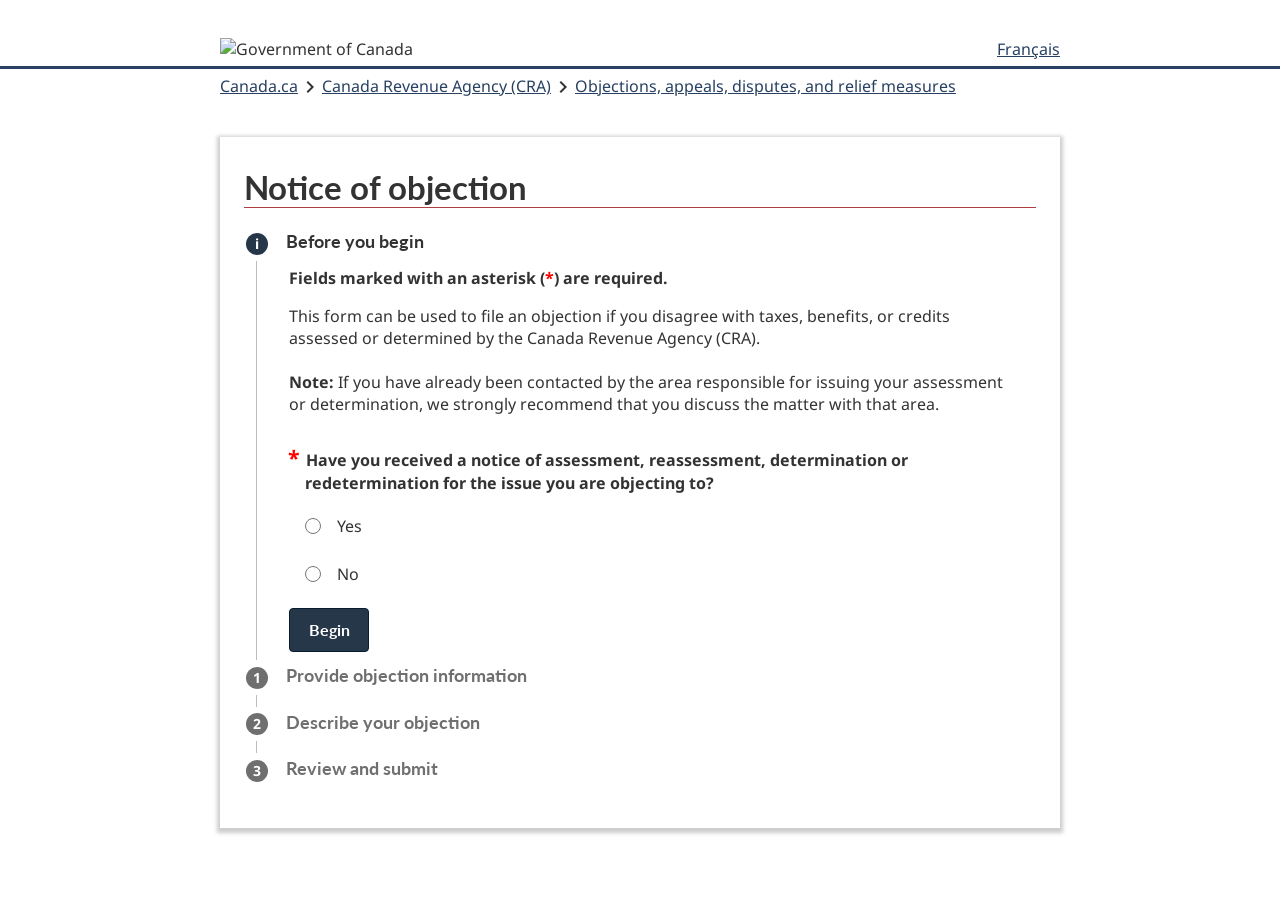
==== commit c8c09e52: "Required field label fixes" ====
--- a/index.html
+++ b/index.html
@@ -38,110 +38,113 @@
             </div>
             <div class="step-content">
                <div class="container">
-                  <p>This form can be used to file an objection if you disagree with taxes, benefits, or credits assessed or determined by the Canada Revenue Agency (CRA).<br><br>
-                  <strong>Note:</strong> If you have already been contacted by the area responsible for issuing your  assessment or determination, we strongly recommend that you discuss the matter with that area.</p>
-                  <fieldset id="s0q1-fieldset" data-radio-group>
-                     <legend class="required-label"> Have you received a notice of assessment, reassessment, determination or redetermination for the issue you are objecting to?</legend>
-                     <div class="group">
-                        <input type="radio" id="s0q1-op1" name="s0q1" value="Yes" data-toggle="s0q2-fieldset">
-                        <label for="s0q1-op1"></label>
-                     </div>
-                     <div class="group">
-                        <input type="radio" id="s0q1-op2" name="s0q1" value="No" data-toggle="alert-unfiled-final">
-                        <label for="s0q1-op2"></label>
-                     </div>
-                     <div class="alert hidden" id="alert-unfiled-final">
-                        <div class="alert-error">
-                           <div class="line"></div>
-                           <div><span class="material-icons">
-                              report
-                              </span>
-                           </div>
-                           <div class="line"></div>
-                        </div>
-                        <div class="alert-content">
-                           <h5>You cannot continue</h5>
-                           You must have received a notice related to the issue you are objecting to before you can continue with this form. 
-                        </div>
-                     </div>
-                  </fieldset>
-                  <fieldset class="hidden" id="s0q2-fieldset" data-radio-group>
-                     <legend class="required-label"> Is your objection related to any of the following:</legend>
-                     <div class="group">
-                        <input type="radio" id="s0q2-op1" name="s0q2" value="Canceling or waiving penalties and interest" data-toggle="alert-misdirect-peninterest">
-                        <label for="s0q2-op1"></label>
-                     </div>
-                     <div class="group">
-                        <input type="radio" id="s0q2-op2" name="s0q2" value="Canceling taxes on excess Tax Free Saving Account (TFSA) contributions" data-toggle="alert-misdirect-tfsa">
-                        <label for="s0q2-op2"></label>
-                     </div>
-                      <div class="group">
-                        <input type="radio" id="s0q2-op3" name="s0q2" value="Changing or correcting my return" data-toggle="alert-misdirect-changereturn">
-                        <label for="s0q2-op3"></label>
-                     </div>
-                     <div class="group">
-                        <input type="radio" id="s0q2-op4" name="s0q2" value="Canada Pension Plan ruling" data-toggle="alert-misdirect-cpp">
-                        <label for="s0q2-op4"></label>
-                     </div>
-                     <div class="group">
-                        <input type="radio" id="s0q2-op5" name="s0q2" value="Another reason">
-                        <label for="s0q2-op5"></label>
-                     </div>
-                     <div class="alert hidden" id="alert-misdirect-peninterest">
-                        <div class="alert-error">
-                           <div class="line"></div>
-                           <div><span class="material-icons">
-                              report
-                              </span>
-                           </div>
-                           <div class="line"></div>
-                        </div>
-                        <div class="alert-content">
-                           Filing an objection may not be the best solution for your situation. If you would like more information on penalties or interest, visit <a href="#">Self-Evaluation and Learning Tool (SELT): Cancel or waive penalties and interest</a>
-                        </div>
-                     </div>
-                     <div class="alert hidden" id="alert-misdirect-tfsa">
-                        <div class="alert-error">
-                           <div class="line"></div>
-                           <div><span class="material-icons">
-                              report
-                              </span>
-                           </div>
-                           <div class="line"></div>
-                        </div>
-                        <div class="alert-content">
-                           Filing an objection may not be the best solution for your situation.  You may be looking to waive or cancel taxes on your excess TFSA contributions. To learn how to do so, go to <a href="#">Waiver or cancellation of the TFSA taxes</a>
-                        </div>
-                     </div>
-                     <div class="alert hidden" id="alert-misdirect-changereturn">
-                        <div class="alert-error">
-                           <div class="line"></div>
-                           <div><span class="material-icons">
-                              report
-                              </span>
-                           </div>
-                           <div class="line"></div>
-                        </div>
-                        <div class="alert-content">
-                          Filing an objection may not be the best solution for your situation. You may be looking to change your tax return. To learn how to do so for an individual tax account, go to <a href="#">How to change your return.</a> To learn how to do this for a business account, go to <a href="#">My Business Account</a>.
-                        </div>
-                     </div>
-                     <div class="alert hidden" id="alert-misdirect-cpp">
-                        <div class="alert-error">
-                           <div class="line"></div>
-                           <div><span class="material-icons">
-                              report
-                              </span>
-                           </div>
-                           <div class="line"></div>
-                        </div>
-                        <div class="alert-content">
-                         To appeal a ruling under the Canada Pension Plan and/or Employment Insurance Act, go to <a href="#">CPT100 Appeal of a Ruling Under the Canada Pension Plan and/or Employment Insurance Act</a>
-                        </div>
-                     </div>
-                  </fieldset>
-                  <button class="btn btn-primary next-button" type="button">Begin</button>
-                  <button class="hidden btn btn-primary out-button" type="button" onclick="location.href='index.html'">Return to Canada.ca</button>
+                  <form id="step-0-form">
+                     <div class="required">Fields marked with an asterisk (<span class="ast">*</span>) are required.</div>
+                     <p>This form can be used to file an objection if you disagree with taxes, benefits, or credits assessed or determined by the Canada Revenue Agency (CRA).<br><br>
+                     <strong>Note:</strong> If you have already been contacted by the area responsible for issuing your  assessment or determination, we strongly recommend that you discuss the matter with that area.</p>
+                     <fieldset id="s0q1-fieldset" data-radio-group>
+                        <legend class="required-label"> Have you received a notice of assessment, reassessment, determination or redetermination for the issue you are objecting to?</legend>
+                        <div class="group">
+                           <input type="radio" id="s0q1-op1" name="s0q1" value="Yes" data-toggle="s0q2-fieldset">
+                           <label for="s0q1-op1"></label>
+                        </div>
+                        <div class="group">
+                           <input type="radio" id="s0q1-op2" name="s0q1" value="No" data-toggle="alert-unfiled-final">
+                           <label for="s0q1-op2"></label>
+                        </div>
+                        <div class="alert hidden" id="alert-unfiled-final">
+                           <div class="alert-error">
+                              <div class="line"></div>
+                              <div><span class="material-icons">
+                                 report
+                                 </span>
+                              </div>
+                              <div class="line"></div>
+                           </div>
+                           <div class="alert-content">
+                              <h5>You cannot continue</h5>
+                              You must have received a notice related to the issue you are objecting to before you can continue with this form. 
+                           </div>
+                        </div>
+                     </fieldset>
+                     <fieldset class="hidden" id="s0q2-fieldset" data-radio-group>
+                        <legend class="required-label"> Is your objection related to any of the following:</legend>
+                        <div class="group">
+                           <input type="radio" id="s0q2-op1" name="s0q2" value="Canceling or waiving penalties and interest" data-toggle="alert-misdirect-peninterest">
+                           <label for="s0q2-op1"></label>
+                        </div>
+                        <div class="group">
+                           <input type="radio" id="s0q2-op2" name="s0q2" value="Canceling taxes on excess Tax Free Saving Account (TFSA) contributions" data-toggle="alert-misdirect-tfsa">
+                           <label for="s0q2-op2"></label>
+                        </div>
+                        <div class="group">
+                           <input type="radio" id="s0q2-op3" name="s0q2" value="Changing or correcting my return" data-toggle="alert-misdirect-changereturn">
+                           <label for="s0q2-op3"></label>
+                        </div>
+                        <div class="group">
+                           <input type="radio" id="s0q2-op4" name="s0q2" value="Canada Pension Plan ruling" data-toggle="alert-misdirect-cpp">
+                           <label for="s0q2-op4"></label>
+                        </div>
+                        <div class="group">
+                           <input type="radio" id="s0q2-op5" name="s0q2" value="Another reason">
+                           <label for="s0q2-op5"></label>
+                        </div>
+                        <div class="alert hidden" id="alert-misdirect-peninterest">
+                           <div class="alert-error">
+                              <div class="line"></div>
+                              <div><span class="material-icons">
+                                 report
+                                 </span>
+                              </div>
+                              <div class="line"></div>
+                           </div>
+                           <div class="alert-content">
+                              Filing an objection may not be the best solution for your situation. If you would like more information on penalties or interest, visit <a href="#">Self-Evaluation and Learning Tool (SELT): Cancel or waive penalties and interest</a>
+                           </div>
+                        </div>
+                        <div class="alert hidden" id="alert-misdirect-tfsa">
+                           <div class="alert-error">
+                              <div class="line"></div>
+                              <div><span class="material-icons">
+                                 report
+                                 </span>
+                              </div>
+                              <div class="line"></div>
+                           </div>
+                           <div class="alert-content">
+                              Filing an objection may not be the best solution for your situation.  You may be looking to waive or cancel taxes on your excess TFSA contributions. To learn how to do so, go to <a href="#">Waiver or cancellation of the TFSA taxes</a>
+                           </div>
+                        </div>
+                        <div class="alert hidden" id="alert-misdirect-changereturn">
+                           <div class="alert-error">
+                              <div class="line"></div>
+                              <div><span class="material-icons">
+                                 report
+                                 </span>
+                              </div>
+                              <div class="line"></div>
+                           </div>
+                           <div class="alert-content">
+                           Filing an objection may not be the best solution for your situation. You may be looking to change your tax return. To learn how to do so for an individual tax account, go to <a href="#">How to change your return.</a> To learn how to do this for a business account, go to <a href="#">My Business Account</a>.
+                           </div>
+                        </div>
+                        <div class="alert hidden" id="alert-misdirect-cpp">
+                           <div class="alert-error">
+                              <div class="line"></div>
+                              <div><span class="material-icons">
+                                 report
+                                 </span>
+                              </div>
+                              <div class="line"></div>
+                           </div>
+                           <div class="alert-content">
+                           To appeal a ruling under the Canada Pension Plan and/or Employment Insurance Act, go to <a href="#">CPT100 Appeal of a Ruling Under the Canada Pension Plan and/or Employment Insurance Act</a>
+                           </div>
+                        </div>
+                     </fieldset>
+                     <button class="btn btn-primary next-button" type="button">Begin</button>
+                     <button class="hidden btn btn-primary out-button" type="button" onclick="location.href='index.html'">Return to Canada.ca</button>
+                  </form>
                </div>
             </div>
          </section>
@@ -155,7 +158,7 @@
             <div class="step-content">
                <div class="container">
                   <form id="step-1-form">
-                     <div class="required">Fields marked with asterisk (<span class="ast">*</span>) are required.</div>
+                     <div class="required">Fields marked with an asterisk (<span class="ast">*</span>) are required.</div>
                      <fieldset id="s1q1-fieldset" data-radio-group>
                         <legend class="required-label"> Is this the first time an objection has been filed for this notice of assessment or determination?</legend>
                         <div class="group">
@@ -383,7 +386,7 @@
                               <input type="text" id="s1ind-sin" name="s1ind-sin" maxlength="9">
                            </fieldset>
                            
-                           </div>
+                     </div>
                      <div id="business-info-section" class="hidden">
                         <fieldset id="s1biz-bizaccount-fieldset">
                            <label for="s1biz-accountype" class="required-label">Select the business account type.</label>
@@ -906,16 +909,12 @@
                            <input type="text" id="s1-extension" name="s1-extension" class="quarter-width ">
                          </fieldset>
                         </div>
-                        </div>
-
-                      
-                      
-                
-                         <fieldset id="contactname-fieldset" class="hidden">
+                     </div>
+                     <fieldset id="contactname-fieldset" class="hidden">
                            <label class="required-label" for="s1-contact">Name of contact</label>
                            <input type="text" id="s1-contact" name="s1-contact">
-                        </fieldset>
-                     </div>
+                     </fieldset>
+                  
 
                      <button class="btn btn-secondary back-button" type="button">Back</button>
                      <button class="btn btn-primary next-button" type="button">Next</button>
@@ -934,7 +933,7 @@
             <div class="step-content">
                <div class="container">
                   <form id="step-2-form">
-                     <div class="required">Fields marked with asterisk (<span class="ast">*</span>) are required.</div>
+                     <div class="required">Fields marked with an asterisk (<span class="ast">*</span>) are required.</div>
 
                   <fieldset id="s2q0-fieldset" data-radio-group class="hidden">
                      <legend class="required-label"> Are you a large corporation with aprevious year taxable capital employed in Canada greater than $10,000,000?</legend>
@@ -1054,7 +1053,7 @@
             <div class="step-content">
                <div class="container">
                   <form id="step-3-form">
-                     <div class="required">Fields marked with asterisk (<span class="ast">*</span>) are required.</div>
+                     <div class="required">Fields marked with an asterisk (<span class="ast">*</span>) are required.</div>
                      <div id="s3-review-container">
                      </div>
                   </form>
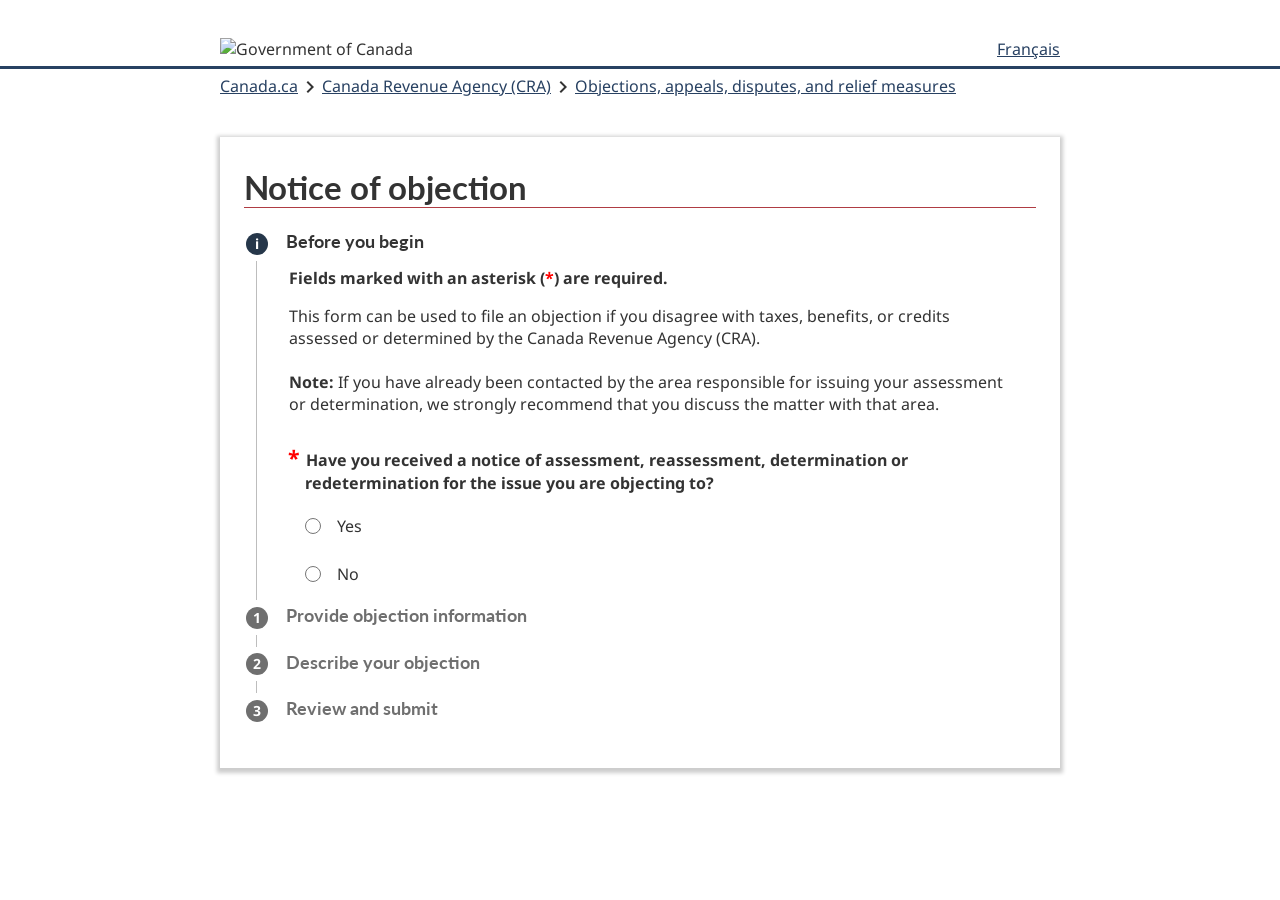
==== commit 64ae4a9a: "Fixes" ====
--- a/index.html
+++ b/index.html
@@ -142,7 +142,7 @@
                            </div>
                         </div>
                      </fieldset>
-                     <button class="btn btn-primary next-button" type="button">Begin</button>
+                     <button class="hidden btn btn-primary next-button" type="button">Begin</button>
                      <button class="hidden btn btn-primary out-button" type="button" onclick="location.href='index.html'">Return to Canada.ca</button>
                   </form>
                </div>
@@ -421,14 +421,14 @@
                                     name="s1biz-accounttype-rt" 
                                     id="s1biz-accounttype-op2" 
                                     type="checkbox" 
-                                    value="GST/HST (RT)" 
+                                    value="GoodsST/HST (RT)" 
                                     data-prefix="RT"
                                     data-toggle="s1biz-subgroup-RT">
                                  <label for="s1biz-accounttype-op2"></label>
                               </div>
 
                               <div id="s1biz-subgroup-RT" class="sub-group hidden">
-                                 <label for="s1biz-BN9-RT" class="required-label">GST/HST business number</label>
+                                 <label for="s1biz-BN9-RT" class="required-label">Goods and Services Tax/Harmonized Sales Tax (GST/HST) business number</label>
                                  <div class="input-wrapper ml-16px">
                                     <input class="BN9" type="text" id="s1biz-BN9-RT" name="s1biz-BN9-RT" maxlength="9" placeholder="123456789">
                                     <div class="static">RT</div>
@@ -935,17 +935,27 @@
                   <form id="step-2-form">
                      <div class="required">Fields marked with an asterisk (<span class="ast">*</span>) are required.</div>
 
-                  <fieldset id="s2q0-fieldset" data-radio-group class="hidden">
+                  <fieldset id="s2q0-rc-fieldset" data-radio-group class="hidden">
                      <legend class="required-label"> Are you a large corporation with aprevious year taxable capital employed in Canada greater than $10,000,000?</legend>
                      <div class="group">
-                        <input type="radio" id="s2q0-op1" name="s2q0" value="Yes">
-                        <label for="s2q0-op1"></label>
+                        <input type="radio" id="s2q0-rc-op1" name="s2q0-rc" value="Yes">
+                        <label for="s2q0-rc-op1"></label>
                      </div>
                      <div class="group">
-                        <input type="radio" id="s2q0-op2" name="s2q0" value="No" >
-                        <label for="s2q0-op2"></label>
+                        <input type="radio" id="s2q0-rc-op2" name="s2q0-rc" value="No" >
+                        <label for="s2q0-rc-op2"></label>
                      </div>
-             
+                  </fieldset>
+                  <fieldset id="s2q0-rt-fieldset" data-radio-group class="hidden">
+                     <legend class="required-label"> Are you a specified person for the purposes of the Excise Tax Act?</legend>
+                     <div class="group">
+                        <input type="radio" id="s2q0-rt-op1" name="s2q0-rt" value="Yes">
+                        <label for="s2q0-rt-op1"></label>
+                     </div>
+                     <div class="group">
+                        <input type="radio" id="s2q0-rt-op2" name="s2q0-rt" value="No" >
+                        <label for="s2q0-rt-op2"></label>
+                     </div>
                   </fieldset>
                      <fieldset id="s2q1-fieldset" class="" required>
                                 <label class="required-label" for="s2q1-field">Tell us about the notice(s) you are objecting to.</label>
@@ -976,7 +986,7 @@
                         <textarea id="s2-timeextension" name="s2timeextension" ></textarea>
                      </fieldset>
                      <fieldset id="s2q2-fieldset">
-                        <label for="s2q2-field" class="required-label">Describe the details, facts and reasons for your objection.<br> <span class="sub-label">You should include how you think CRA misunderstood the facts of your situation or applied the law incorrectly when making their assessment</span></label>
+                        <label for="s2q2-field" class="required-label">Describe the details, facts and reasons for your objection.<br> <span class="sub-label" id="s2q2-sub-label">You should include how you think CRA misunderstood the facts of your situation or applied the law incorrectly when making their assessment</span></label>
                        
                         <textarea id="s2q2-field" name="s2q2" data-maxlength="2500" maxlength="2500"></textarea>
                      </fieldset>
